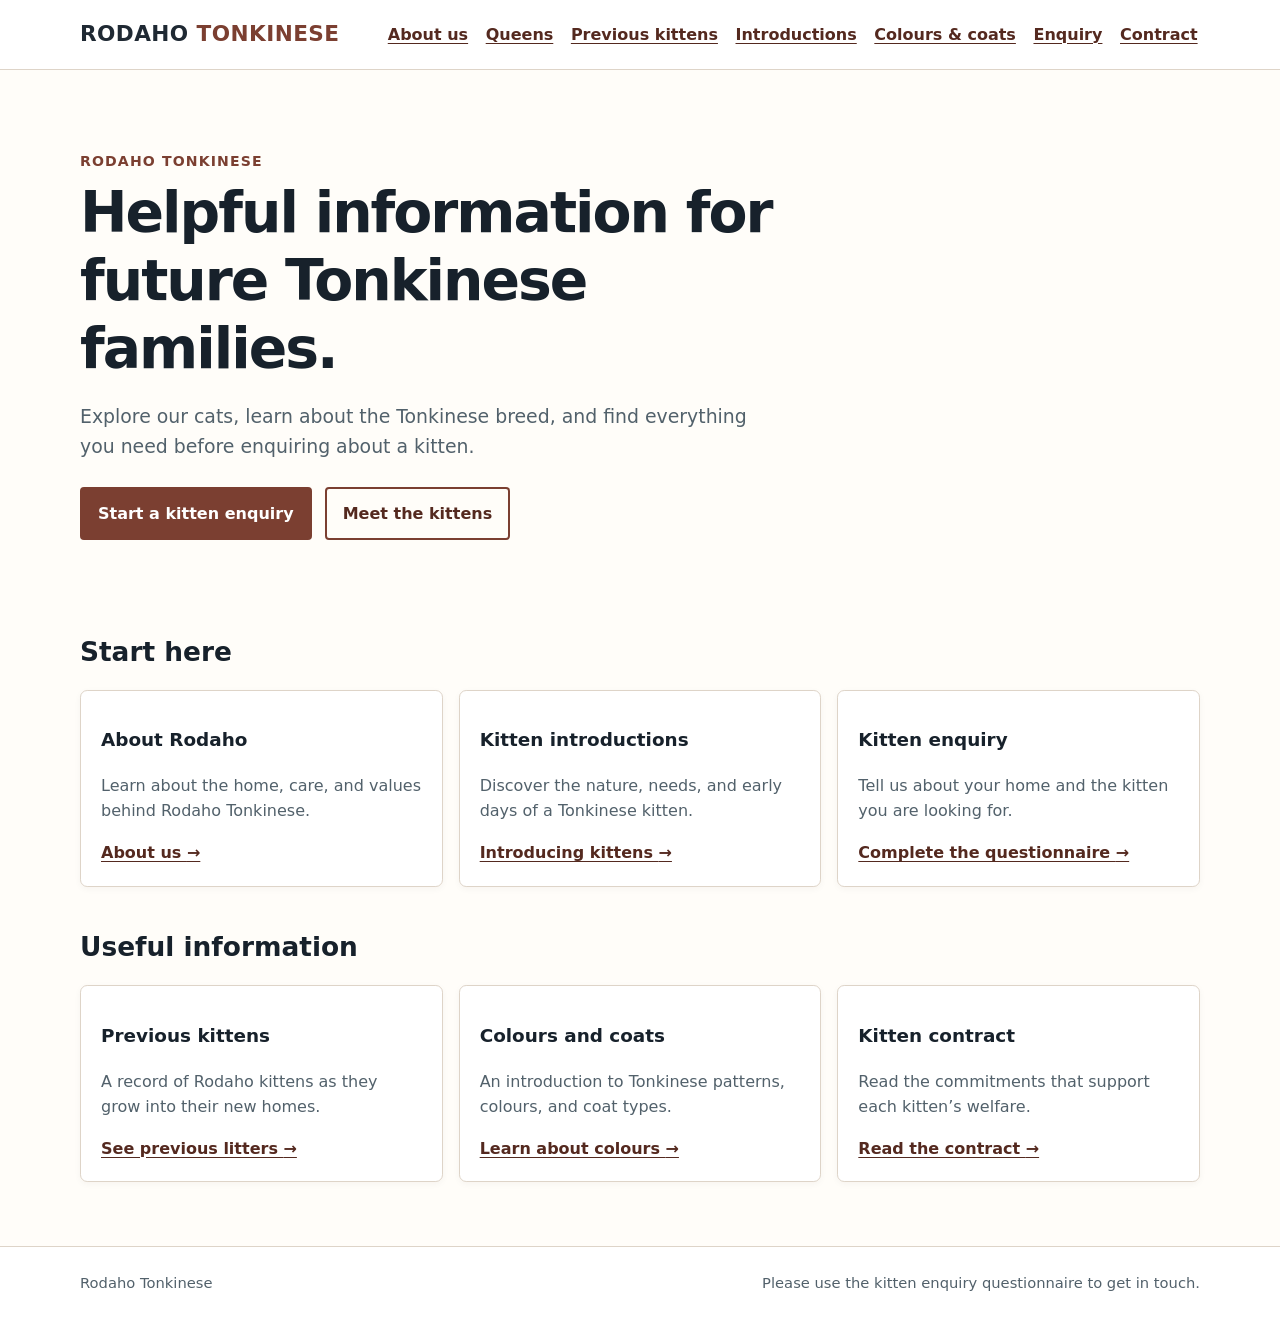
==== index.html @ 2a30117e "Publish! Publication" ====
<!doctype html>
<html lang="en">
<head>
  <meta charset="utf-8">
  <meta name="viewport" content="width=device-width, initial-scale=1">
  <meta name="description" content="Rodaho Tonkinese — clear, thoughtful information for prospective kitten families.">
  <title>Rodaho Tonkinese</title>
  <link rel="stylesheet" href="styles.css">
</head>
<body>
  <a class="skip-link" href="#main">Skip to main content</a>
  <header class="site-header">
    <div class="bar">
      <a class="brand" href="index.html">RODAHO <span>TONKINESE</span></a>
      <nav aria-label="Main navigation"><ul>
        <li><a href="about-us.html">About us</a></li><li><a href="breeding-queens.html">Queens</a></li><li><a href="previous-kittens.html">Previous kittens</a></li><li><a href="kitten-introductions.html">Introductions</a></li><li><a href="colours-coats.html">Colours &amp; coats</a></li><li><a href="enquiry.html">Enquiry</a></li><li><a href="contract.html">Contract</a></li>
      </ul></nav>
    </div>
  </header>
  <main id="main">
    <section class="hero">
      <p class="eyebrow">Rodaho Tonkinese</p>
      <h1>Helpful information for future Tonkinese families.</h1>
      <p class="lead">Explore our cats, learn about the Tonkinese breed, and find everything you need before enquiring about a kitten.</p>
      <a class="button" href="enquiry.html">Start a kitten enquiry</a>
      <a class="button secondary" href="kitten-introductions.html">Meet the kittens</a>
    </section>
    <section aria-labelledby="start-heading">
      <h2 id="start-heading">Start here</h2>
      <div class="grid">
        <article class="card"><h3>About Rodaho</h3><p>Learn about the home, care, and values behind Rodaho Tonkinese.</p><a href="about-us.html">About us <span aria-hidden="true">→</span></a></article>
        <article class="card"><h3>Kitten introductions</h3><p>Discover the nature, needs, and early days of a Tonkinese kitten.</p><a href="kitten-introductions.html">Introducing kittens <span aria-hidden="true">→</span></a></article>
        <article class="card"><h3>Kitten enquiry</h3><p>Tell us about your home and the kitten you are looking for.</p><a href="enquiry.html">Complete the questionnaire <span aria-hidden="true">→</span></a></article>
      </div>
    </section>
    <section aria-labelledby="information-heading">
      <h2 id="information-heading">Useful information</h2>
      <div class="grid">
        <article class="card"><h3>Previous kittens</h3><p>A record of Rodaho kittens as they grow into their new homes.</p><a href="previous-kittens.html">See previous litters <span aria-hidden="true">→</span></a></article>
        <article class="card"><h3>Colours and coats</h3><p>An introduction to Tonkinese patterns, colours, and coat types.</p><a href="colours-coats.html">Learn about colours <span aria-hidden="true">→</span></a></article>
        <article class="card"><h3>Kitten contract</h3><p>Read the commitments that support each kitten’s welfare.</p><a href="contract.html">Read the contract <span aria-hidden="true">→</span></a></article>
      </div>
    </section>
  </main>
  <footer class="site-footer"><div class="footer-inner"><span>Rodaho Tonkinese</span><span>Please use the kitten enquiry questionnaire to get in touch.</span></div></footer>
</body>
</html>
---- styles.css ----
:root {
  --ink: #1f2933;
  --muted: #52616b;
  --paper: #fffdf9;
  --surface: #ffffff;
  --warm: #f4eadc;
  --accent: #7b3f31;
  --accent-dark: #54291f;
  --line: #ded4c8;
  --focus: #005fcc;
}

* { box-sizing: border-box; }

html { scroll-behavior: smooth; }

body {
  margin: 0;
  color: var(--ink);
  background: var(--paper);
  font: 1rem/1.6 system-ui, -apple-system, BlinkMacSystemFont, "Segoe UI", sans-serif;
}

a { color: var(--accent-dark); text-underline-offset: .18em; }
a:hover { color: var(--accent); }
a:focus-visible, button:focus-visible, input:focus-visible, textarea:focus-visible, select:focus-visible {
  outline: 3px solid var(--focus);
  outline-offset: 3px;
}

.skip-link {
  position: absolute;
  left: 1rem;
  top: -4rem;
  z-index: 10;
  padding: .65rem 1rem;
  color: white;
  background: var(--focus);
}
.skip-link:focus { top: 1rem; }

.site-header { background: var(--surface); border-bottom: 1px solid var(--line); }
.bar, main, .footer-inner { width: min(100% - 2rem, 70rem); margin: auto; }
.bar { display: flex; align-items: center; justify-content: space-between; gap: 1rem; padding: 1rem 0; }
.brand { color: var(--ink); font-size: 1.35rem; font-weight: 750; letter-spacing: .02em; text-decoration: none; }
.brand span { color: var(--accent); }
nav ul { display: flex; flex-wrap: wrap; justify-content: flex-end; gap: .25rem .8rem; margin: 0; padding: 0; list-style: none; }
nav a { display: inline-block; padding: .35rem .15rem; font-weight: 650; text-decoration-thickness: 1px; }
nav a[aria-current="page"] { color: var(--accent); text-decoration-thickness: 3px; }

main { padding: 3rem 0 4rem; }
.hero { max-width: 47rem; padding: 2rem 0 2.75rem; }
.eyebrow { margin: 0 0 .35rem; color: var(--accent); font-size: .88rem; font-weight: 800; letter-spacing: .08em; text-transform: uppercase; }
h1, h2, h3 { color: #17212b; line-height: 1.2; }
h1 { margin: 0 0 1rem; font-size: clamp(2rem, 5vw, 3.55rem); letter-spacing: -.035em; }
h2 { margin-top: 2.8rem; font-size: 1.65rem; }
h3 { margin-bottom: .35rem; font-size: 1.15rem; }
.lead { max-width: 42rem; color: var(--muted); font-size: 1.18rem; }
.button { display: inline-block; margin: .4rem .5rem .4rem 0; padding: .75rem 1rem; border: 2px solid var(--accent); border-radius: .25rem; color: white; background: var(--accent); font-weight: 750; text-decoration: none; }
.button:hover { border-color: var(--accent-dark); color: white; background: var(--accent-dark); }
.button.secondary { color: var(--accent-dark); background: transparent; }
.button.secondary:hover { color: white; }

.grid { display: grid; grid-template-columns: repeat(auto-fit, minmax(15rem, 1fr)); gap: 1rem; margin-top: 1.4rem; }
.card, .notice, .table-wrap, form { padding: 1.25rem; border: 1px solid var(--line); border-radius: .45rem; background: var(--surface); box-shadow: 0 2px 7px rgb(48 32 18 / 4%); }
.card { display: flex; flex-direction: column; }
.card p { color: var(--muted); }
.card a { margin-top: auto; font-weight: 750; }
.notice { border-left: 5px solid var(--accent); background: var(--warm); }
.notice h2 { margin-top: 0; }
.list-tight li { margin-bottom: .45rem; }
.section-intro { max-width: 48rem; color: var(--muted); }

.table-wrap { overflow-x: auto; padding: 0; }
table { width: 100%; border-collapse: collapse; background: var(--surface); }
th, td { padding: .85rem 1rem; border-bottom: 1px solid var(--line); text-align: left; vertical-align: top; }
th { background: var(--warm); }
tr:last-child td { border-bottom: 0; }

label { display: block; margin-top: 1rem; font-weight: 750; }
input, textarea, select { width: 100%; margin-top: .3rem; padding: .7rem; border: 1px solid #9a8e82; border-radius: .25rem; color: var(--ink); background: white; font: inherit; }
textarea { min-height: 8rem; resize: vertical; }
fieldset { margin: 1.4rem 0; padding: 0; border: 0; }
legend { font-size: 1.25rem; font-weight: 800; }
.helper { color: var(--muted); font-size: .92rem; }
.required { color: #a61b1b; }
.form-note { margin-bottom: 1.2rem; }
button { cursor: pointer; font: inherit; }
.consent { display: flex; align-items: flex-start; gap: .65rem; padding: 1rem; border-radius: .3rem; background: var(--warm); }
.consent input { width: 1.2rem; height: 1.2rem; flex: 0 0 auto; margin: .2rem 0 0; }

.site-footer { border-top: 1px solid var(--line); background: var(--surface); }
.footer-inner { display: flex; flex-wrap: wrap; justify-content: space-between; gap: .5rem 2rem; padding: 1.5rem 0; color: var(--muted); font-size: .92rem; }

@media (max-width: 42rem) {
  .bar { display: block; }
  nav ul { justify-content: flex-start; margin-top: .6rem; }
  main { padding-top: 2rem; }
}

@media print {
  .site-header, .site-footer, .skip-link, .button, .no-print { display: none; }
  body { background: white; font-size: 11pt; }
  main { width: 100%; padding: 0; }
  .card, .notice, form { box-shadow: none; }
}
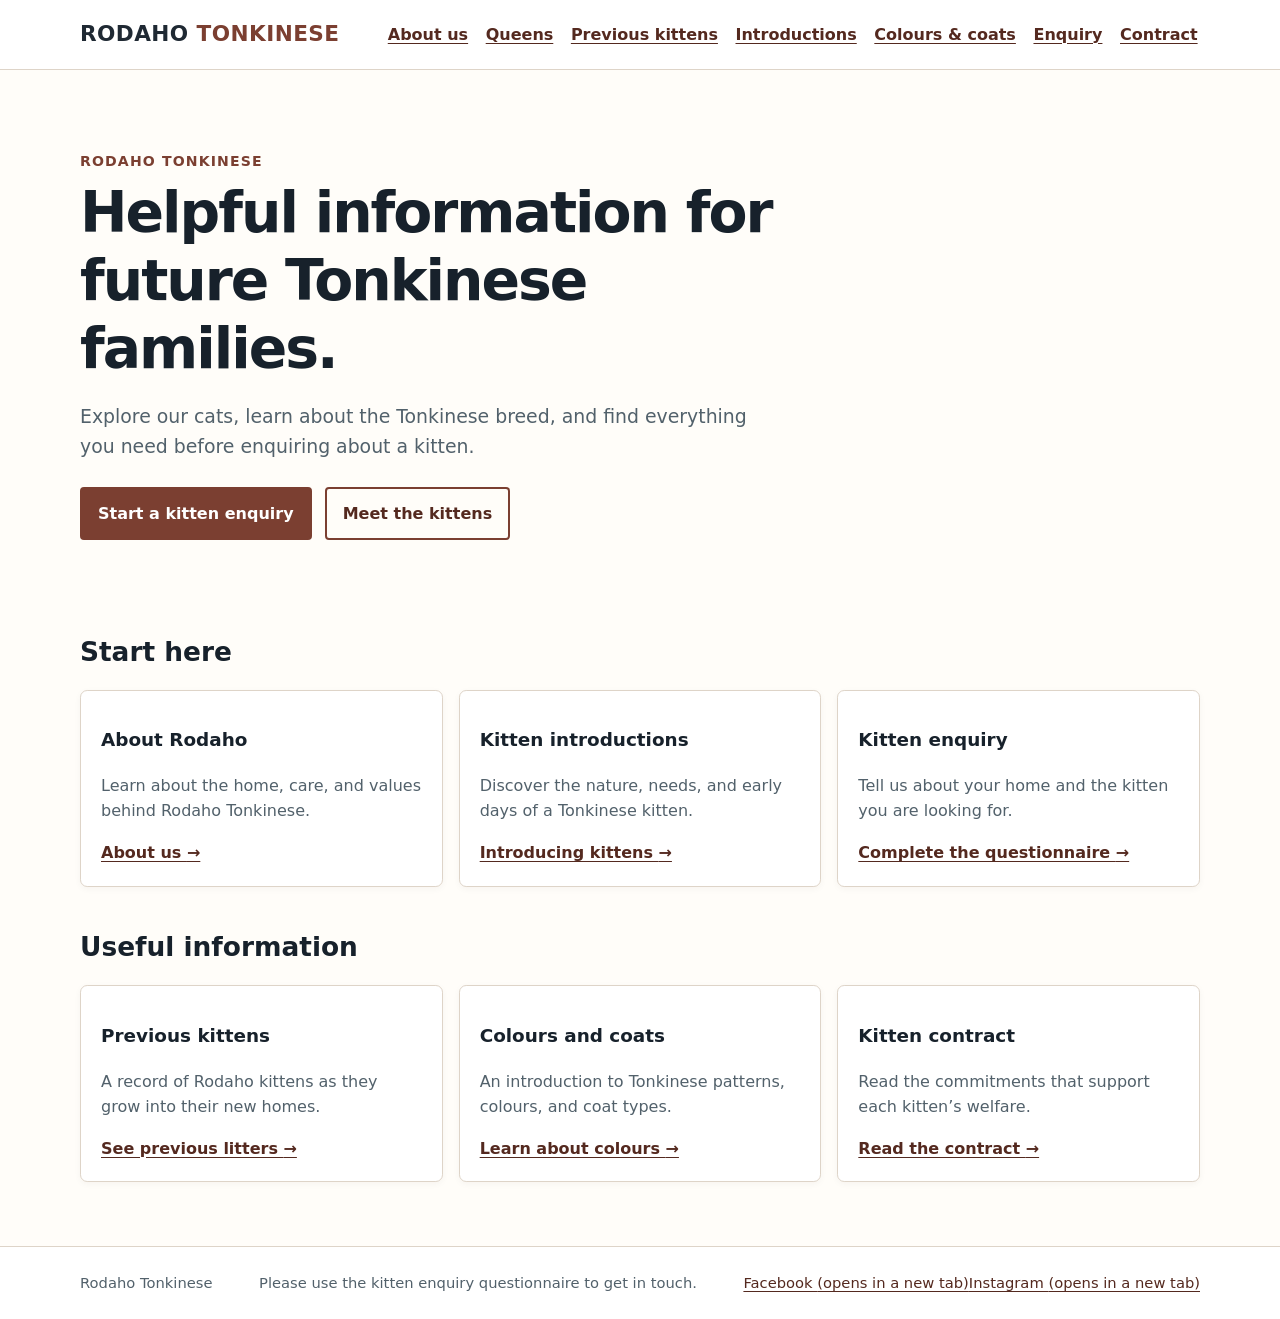
==== commit f958bf0e: "Next Steps Lets go" ====
--- a/index.html
+++ b/index.html
@@ -3,9 +3,20 @@
 <head>
   <meta charset="utf-8">
   <meta name="viewport" content="width=device-width, initial-scale=1">
-  <meta name="description" content="Rodaho Tonkinese — clear, thoughtful information for prospective kitten families.">
-  <title>Rodaho Tonkinese</title>
+  <meta name="description" content="Rodaho Tonkinese offers clear UK information for prospective Tonkinese kitten families, including care, colours, enquiries, and responsible ownership.">
+  <meta name="author" content="Rodaho Tonkinese">
+  <meta name="robots" content="index,follow">
+  <link rel="canonical" href="https://rodaho.co.uk/">
+  <meta property="og:locale" content="en_GB">
+  <meta property="og:type" content="website">
+  <meta property="og:site_name" content="Rodaho Tonkinese">
+  <meta property="og:title" content="Rodaho Tonkinese | UK Tonkinese Kittens &amp; Breed Information">
+  <meta property="og:description" content="Clear UK information for prospective Tonkinese kitten families.">
+  <meta property="og:url" content="https://rodaho.co.uk/">
+  <meta name="twitter:card" content="summary">
+  <title>Rodaho Tonkinese | UK Tonkinese Kittens &amp; Breed Information</title>
   <link rel="stylesheet" href="styles.css">
+  <script type="application/ld+json">{"@context":"https://schema.org","@graph":[{"@type":"WebSite","name":"Rodaho Tonkinese","alternateName":"Rodaho","url":"https://rodaho.co.uk/"},{"@type":"Organization","name":"Rodaho Tonkinese","url":"https://rodaho.co.uk/","sameAs":["https://www.facebook.com/RodahoTonkinese/","https://www.instagram.com/rodahotonkinese/"]}]}</script>
 </head>
 <body>
   <a class="skip-link" href="#main">Skip to main content</a>
@@ -42,6 +53,6 @@
       </div>
     </section>
   </main>
-  <footer class="site-footer"><div class="footer-inner"><span>Rodaho Tonkinese</span><span>Please use the kitten enquiry questionnaire to get in touch.</span></div></footer>
+  <footer class="site-footer"><div class="footer-inner"><span>Rodaho Tonkinese</span><span>Please use the kitten enquiry questionnaire to get in touch.</span><span class="social-links"><a href="https://www.facebook.com/RodahoTonkinese/" rel="me noopener noreferrer" target="_blank">Facebook <span class="sr-only">(opens in a new tab)</span></a><a href="https://www.instagram.com/rodahotonkinese/" rel="me noopener noreferrer" target="_blank">Instagram <span class="sr-only">(opens in a new tab)</span></a></span></div></footer>
 </body>
 </html>
--- a/styles.css
+++ b/styles.css
@@ -71,6 +71,29 @@
 .list-tight li { margin-bottom: .45rem; }
 .section-intro { max-width: 48rem; color: var(--muted); }
 
+.term-grid { display: grid; grid-template-columns: repeat(3, 1fr); gap: .75rem; margin-top: 1rem; }
+.term-grid div { padding: .8rem; border: 1px solid #d4bda6; border-radius: .3rem; background: rgb(255 255 255 / 65%); }
+.term-grid strong, .term-grid span { display: block; }
+.term-grid strong { color: var(--muted); font-size: .8rem; text-transform: uppercase; letter-spacing: .06em; }
+.term-grid span { font-weight: 800; }
+.coat-overview { display: grid; grid-template-columns: repeat(3, 1fr); gap: 1rem; margin-top: 1.4rem; }
+.pattern-card { padding: 1.2rem; border: 1px solid var(--line); border-top: 6px solid var(--accent); border-radius: .45rem; background: var(--surface); }
+.pattern-card.mink { border-top-color: #557f7f; }
+.pattern-card.solid { border-top-color: #8a6b37; }
+.pattern-card h3 { margin-top: 0; }
+.pattern-label { margin: 0 0 .7rem; color: var(--accent-dark); font-size: .85rem; font-weight: 850; letter-spacing: .05em; text-transform: uppercase; }
+.pattern-label span { padding: .13rem .4rem; border-radius: 99px; color: white; background: var(--accent-dark); font-size: .75rem; }
+.mink .pattern-label { color: #315c5c; }
+.mink .pattern-label span { background: #315c5c; }
+.solid .pattern-label { color: #654b20; }
+.solid .pattern-label span { background: #654b20; }
+.colour-pair-grid { display: grid; gap: 1rem; margin-top: 1.4rem; }
+.colour-pair { display: grid; grid-template-columns: 3.2rem minmax(9rem, 1fr) 3.2rem minmax(9rem, 1fr); gap: .7rem; align-items: center; padding: 1rem; border: 1px solid var(--line); border-radius: .45rem; background: var(--surface); }
+.colour-pair h3 { margin: 0; }
+.colour-pair p { margin: .2rem 0 0; color: var(--muted); font-size: .93rem; }
+.colour-swatch { width: 3.2rem; height: 3.2rem; border: 1px solid rgb(0 0 0 / 15%); border-radius: 50%; box-shadow: inset 0 0 0 .3rem rgb(255 255 255 / 30%); }
+.brown { background: #4b2c20; }.blue { background: #7c8798; }.chocolate { background: #9a6545; }.lilac { background: #b7a2ad; }.cinnamon { background: #b96d47; }.fawn { background: #d6b893; }
+
 .table-wrap { overflow-x: auto; padding: 0; }
 table { width: 100%; border-collapse: collapse; background: var(--surface); }
 th, td { padding: .85rem 1rem; border-bottom: 1px solid var(--line); text-align: left; vertical-align: top; }
@@ -96,6 +119,8 @@
   .bar { display: block; }
   nav ul { justify-content: flex-start; margin-top: .6rem; }
   main { padding-top: 2rem; }
+  .term-grid, .coat-overview { grid-template-columns: 1fr; }
+  .colour-pair { grid-template-columns: 3.2rem 1fr; }
 }
 
 @media print {
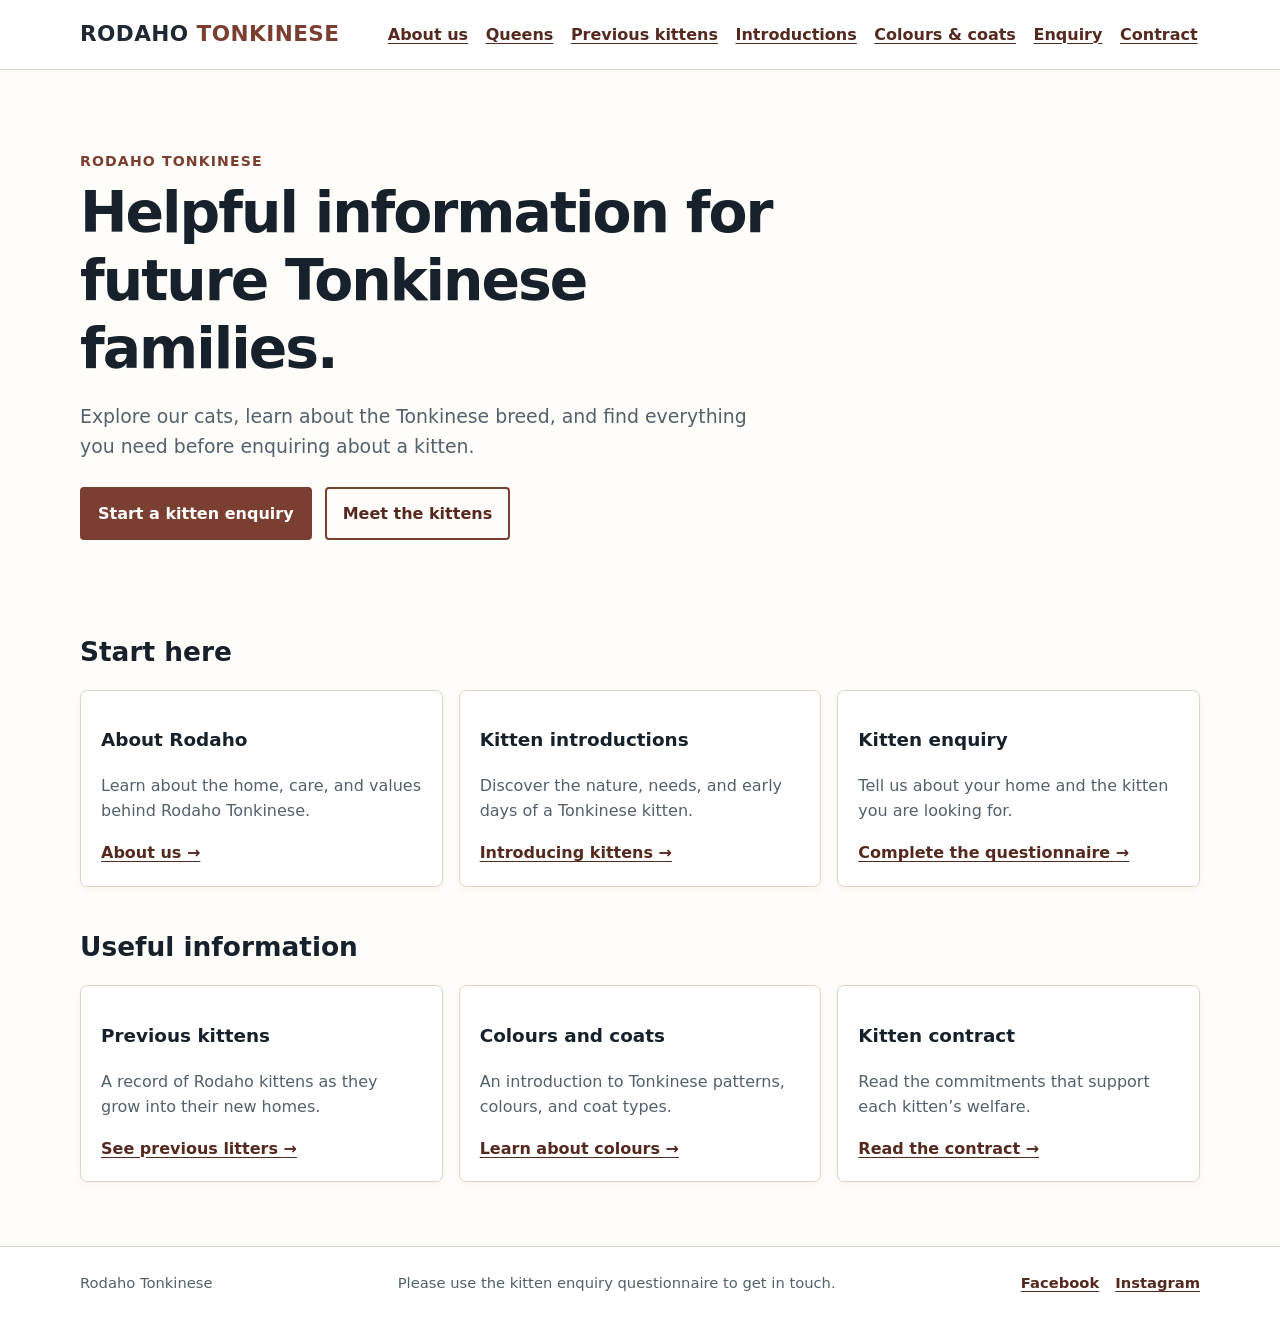
==== commit ca62b237: "Next Next updates" ====
--- a/index.html
+++ b/index.html
@@ -1,5 +1,5 @@
 <!doctype html>
-<html lang="en">
+<html lang="en-GB">
 <head>
   <meta charset="utf-8">
   <meta name="viewport" content="width=device-width, initial-scale=1">
--- a/styles.css
+++ b/styles.css
@@ -114,6 +114,9 @@
 
 .site-footer { border-top: 1px solid var(--line); background: var(--surface); }
 .footer-inner { display: flex; flex-wrap: wrap; justify-content: space-between; gap: .5rem 2rem; padding: 1.5rem 0; color: var(--muted); font-size: .92rem; }
+.social-links { display: flex; gap: 1rem; }
+.social-links a { font-weight: 750; }
+.sr-only { position: absolute; width: 1px; height: 1px; padding: 0; margin: -1px; overflow: hidden; clip: rect(0, 0, 0, 0); white-space: nowrap; border: 0; }
 
 @media (max-width: 42rem) {
   .bar { display: block; }
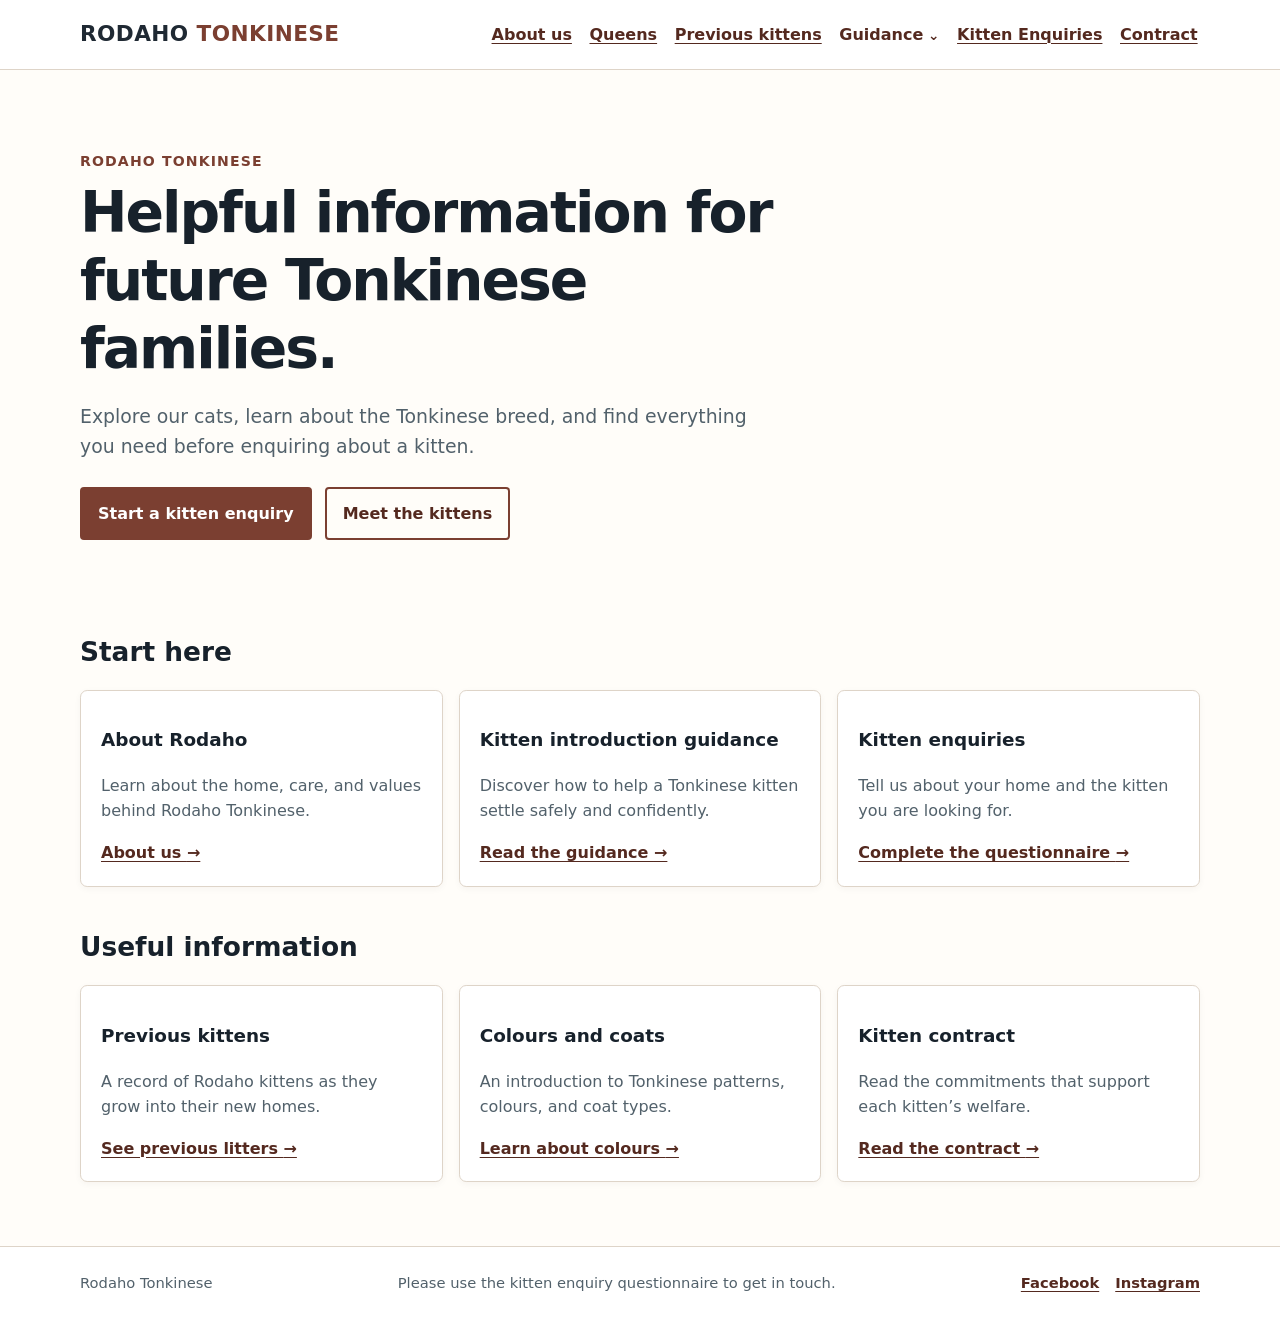
==== commit b74d0ec9: "hcaptcha cpatcha" ====
--- a/index.html
+++ b/index.html
@@ -24,7 +24,7 @@
     <div class="bar">
       <a class="brand" href="index.html">RODAHO <span>TONKINESE</span></a>
       <nav aria-label="Main navigation"><ul>
-        <li><a href="about-us.html">About us</a></li><li><a href="breeding-queens.html">Queens</a></li><li><a href="previous-kittens.html">Previous kittens</a></li><li><a href="kitten-introductions.html">Introductions</a></li><li><a href="colours-coats.html">Colours &amp; coats</a></li><li><a href="enquiry.html">Enquiry</a></li><li><a href="contract.html">Contract</a></li>
+        <li><a href="about-us.html">About us</a></li><li><a href="breeding-queens.html">Queens</a></li><li><a href="previous-kittens.html">Previous kittens</a></li><li><details class="nav-dropdown"><summary>Guidance</summary><ul><li><a href="kitten-introductions.html">Kitten Introduction Guidance</a></li><li><a href="colours-coats.html">Colours &amp; coats</a></li></ul></details></li><li><a href="enquiry.html">Kitten Enquiries</a></li><li><a href="contract.html">Contract</a></li>
       </ul></nav>
     </div>
   </header>
@@ -40,8 +40,8 @@
       <h2 id="start-heading">Start here</h2>
       <div class="grid">
         <article class="card"><h3>About Rodaho</h3><p>Learn about the home, care, and values behind Rodaho Tonkinese.</p><a href="about-us.html">About us <span aria-hidden="true">→</span></a></article>
-        <article class="card"><h3>Kitten introductions</h3><p>Discover the nature, needs, and early days of a Tonkinese kitten.</p><a href="kitten-introductions.html">Introducing kittens <span aria-hidden="true">→</span></a></article>
-        <article class="card"><h3>Kitten enquiry</h3><p>Tell us about your home and the kitten you are looking for.</p><a href="enquiry.html">Complete the questionnaire <span aria-hidden="true">→</span></a></article>
+        <article class="card"><h3>Kitten introduction guidance</h3><p>Discover how to help a Tonkinese kitten settle safely and confidently.</p><a href="kitten-introductions.html">Read the guidance <span aria-hidden="true">→</span></a></article>
+        <article class="card"><h3>Kitten enquiries</h3><p>Tell us about your home and the kitten you are looking for.</p><a href="enquiry.html">Complete the questionnaire <span aria-hidden="true">→</span></a></article>
       </div>
     </section>
     <section aria-labelledby="information-heading">
--- a/styles.css
+++ b/styles.css
@@ -23,7 +23,7 @@
 
 a { color: var(--accent-dark); text-underline-offset: .18em; }
 a:hover { color: var(--accent); }
-a:focus-visible, button:focus-visible, input:focus-visible, textarea:focus-visible, select:focus-visible {
+a:focus-visible, button:focus-visible, input:focus-visible, textarea:focus-visible, select:focus-visible, summary:focus-visible {
   outline: 3px solid var(--focus);
   outline-offset: 3px;
 }
@@ -44,9 +44,16 @@
 .bar { display: flex; align-items: center; justify-content: space-between; gap: 1rem; padding: 1rem 0; }
 .brand { color: var(--ink); font-size: 1.35rem; font-weight: 750; letter-spacing: .02em; text-decoration: none; }
 .brand span { color: var(--accent); }
-nav ul { display: flex; flex-wrap: wrap; justify-content: flex-end; gap: .25rem .8rem; margin: 0; padding: 0; list-style: none; }
+nav > ul { display: flex; flex-wrap: wrap; justify-content: flex-end; gap: .25rem .8rem; margin: 0; padding: 0; list-style: none; }
 nav a { display: inline-block; padding: .35rem .15rem; font-weight: 650; text-decoration-thickness: 1px; }
 nav a[aria-current="page"] { color: var(--accent); text-decoration-thickness: 3px; }
+.nav-dropdown { position: relative; }
+.nav-dropdown summary { padding: .35rem .15rem; color: var(--accent-dark); cursor: pointer; font-weight: 650; list-style: none; }
+.nav-dropdown summary::-webkit-details-marker { display: none; }
+.nav-dropdown summary::after { content: "⌄"; margin-left: .3rem; font-size: .85em; }
+.nav-dropdown[open] summary::after { content: "⌃"; }
+.nav-dropdown > ul { position: absolute; z-index: 5; top: calc(100% + .3rem); left: -.75rem; display: grid; min-width: 17rem; margin: 0; padding: .45rem .75rem; border: 1px solid var(--line); border-radius: .35rem; background: var(--surface); box-shadow: 0 5px 14px rgb(48 32 18 / 12%); list-style: none; }
+.nav-dropdown > ul a { width: 100%; padding: .5rem 0; }
 
 main { padding: 3rem 0 4rem; }
 .hero { max-width: 47rem; padding: 2rem 0 2.75rem; }
@@ -111,6 +118,8 @@
 button { cursor: pointer; font: inherit; }
 .consent { display: flex; align-items: flex-start; gap: .65rem; padding: 1rem; border-radius: .3rem; background: var(--warm); }
 .consent input { width: 1.2rem; height: 1.2rem; flex: 0 0 auto; margin: .2rem 0 0; }
+.honeypot { display: none; }
+.captcha-wrap { margin-top: 1.4rem; }
 
 .site-footer { border-top: 1px solid var(--line); background: var(--surface); }
 .footer-inner { display: flex; flex-wrap: wrap; justify-content: space-between; gap: .5rem 2rem; padding: 1.5rem 0; color: var(--muted); font-size: .92rem; }
@@ -120,7 +129,8 @@
 
 @media (max-width: 42rem) {
   .bar { display: block; }
-  nav ul { justify-content: flex-start; margin-top: .6rem; }
+  nav > ul { justify-content: flex-start; margin-top: .6rem; }
+  .nav-dropdown > ul { position: static; min-width: 0; margin-top: .25rem; box-shadow: none; }
   main { padding-top: 2rem; }
   .term-grid, .coat-overview { grid-template-columns: 1fr; }
   .colour-pair { grid-template-columns: 3.2rem 1fr; }
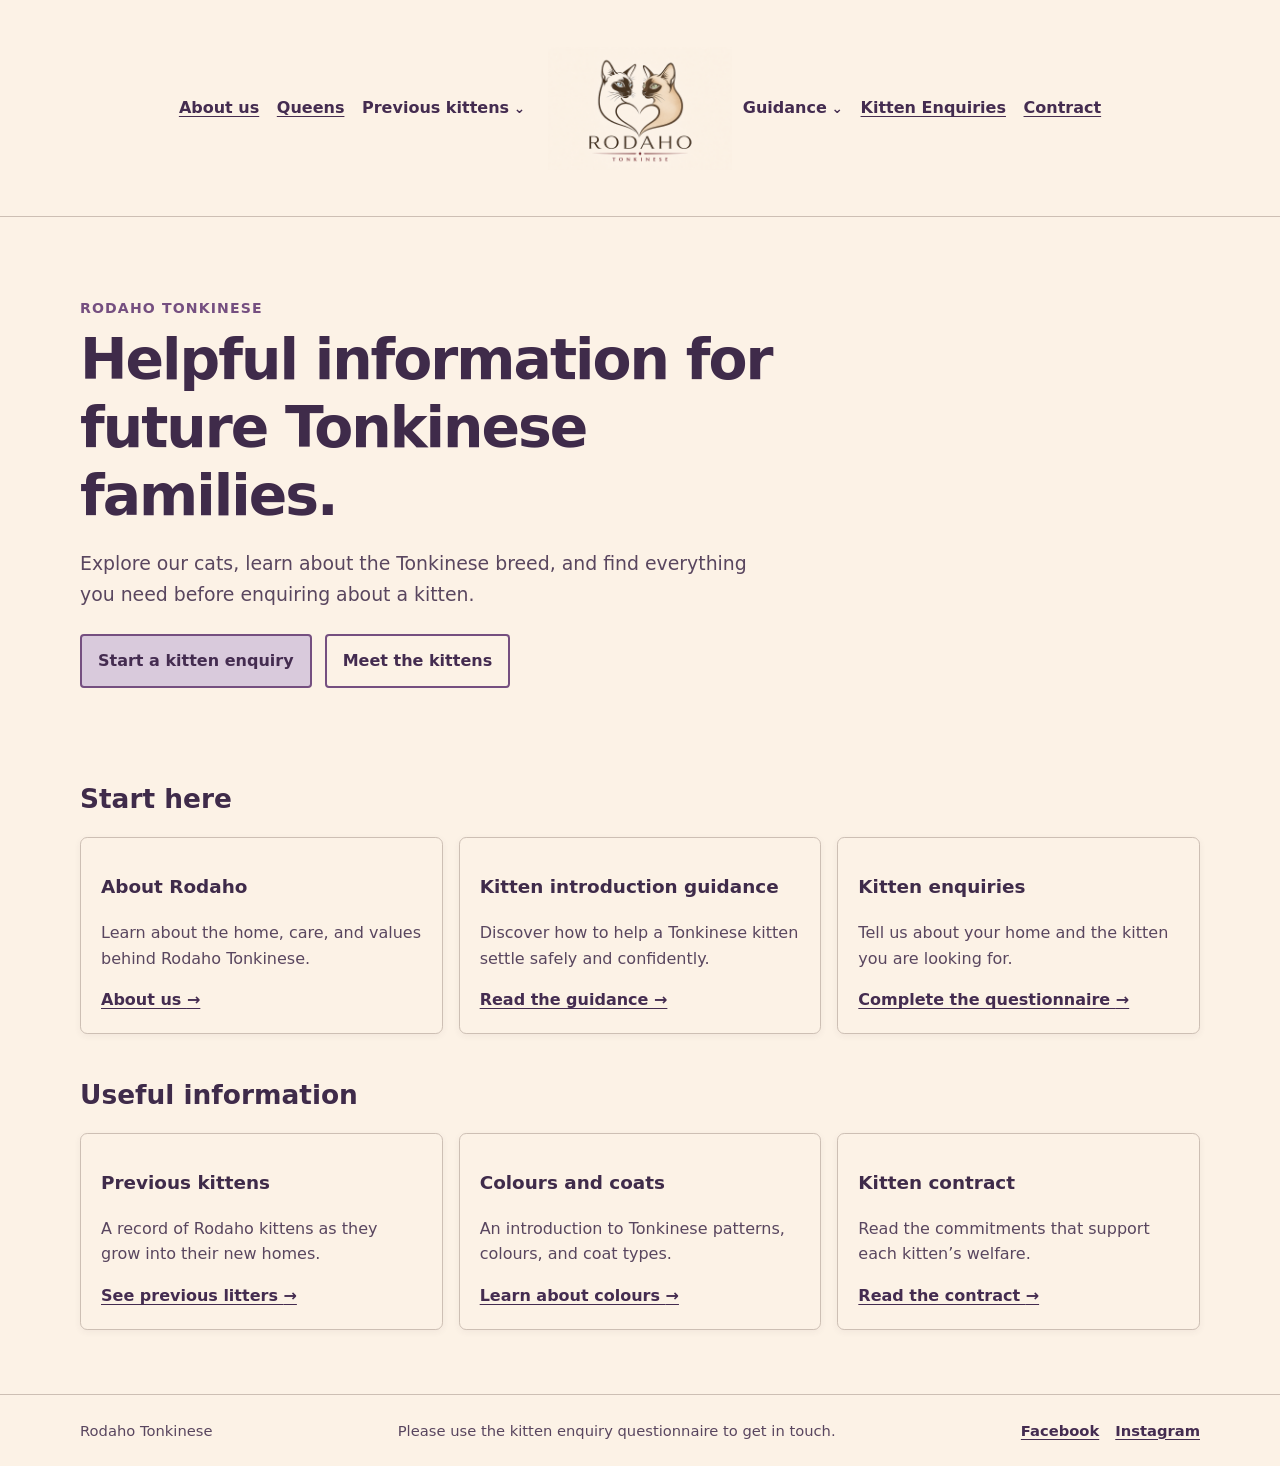
==== commit 909618bc: "Separate Kittens" ====
--- a/index.html
+++ b/index.html
@@ -24,7 +24,7 @@
     <div class="bar">
       <a class="brand" href="index.html">RODAHO <span>TONKINESE</span></a>
       <nav aria-label="Main navigation"><ul>
-        <li><a href="about-us.html">About us</a></li><li><a href="breeding-queens.html">Queens</a></li><li><a href="previous-kittens.html">Previous kittens</a></li><li><details class="nav-dropdown"><summary>Guidance</summary><ul><li><a href="kitten-introductions.html">Kitten Introduction Guidance</a></li><li><a href="colours-coats.html">Colours &amp; coats</a></li></ul></details></li><li><a href="enquiry.html">Kitten Enquiries</a></li><li><a href="contract.html">Contract</a></li>
+        <li><a href="about-us.html">About us</a></li><li><a href="breeding-queens.html">Queens</a></li><li><details class="nav-dropdown"><summary>Previous kittens</summary><ul><li><a href="moana-kittens.html">Moana's kittens</a></li><li><a href="nessa-kittens.html">Nessa's kittens</a></li></ul></details></li><li><details class="nav-dropdown"><summary>Guidance</summary><ul><li><a href="kitten-introductions.html">Kitten Introduction Guidance</a></li><li><a href="colours-coats.html">Colours &amp; coats</a></li></ul></details></li><li><a href="enquiry.html">Kitten Enquiries</a></li><li><a href="contract.html">Contract</a></li>
       </ul></nav>
     </div>
   </header>
--- a/styles.css
+++ b/styles.css
@@ -1,13 +1,13 @@
 :root {
-  --ink: #1f2933;
-  --muted: #52616b;
-  --paper: #fffdf9;
-  --surface: #ffffff;
-  --warm: #f4eadc;
-  --accent: #7b3f31;
-  --accent-dark: #54291f;
-  --line: #ded4c8;
-  --focus: #005fcc;
+  --ink: #3f2b4a;
+  --muted: #59465f;
+  --paper: #fcf2e6;
+  --surface: #fcf2e6;
+  --warm: #f5e7d8;
+  --accent: #754f80;
+  --accent-dark: #442c50;
+  --line: #cdbfb4;
+  --focus: #704187;
 }
 
 * { box-sizing: border-box; }
@@ -34,7 +34,7 @@
   top: -4rem;
   z-index: 10;
   padding: .65rem 1rem;
-  color: white;
+  color: #fbf7f2;
   background: var(--focus);
 }
 .skip-link:focus { top: 1rem; }
@@ -42,9 +42,11 @@
 .site-header { background: var(--surface); border-bottom: 1px solid var(--line); }
 .bar, main, .footer-inner { width: min(100% - 2rem, 70rem); margin: auto; }
 .bar { display: flex; align-items: center; justify-content: space-between; gap: 1rem; padding: 1rem 0; }
-.brand { color: var(--ink); font-size: 1.35rem; font-weight: 750; letter-spacing: .02em; text-decoration: none; }
-.brand span { color: var(--accent); }
-nav > ul { display: flex; flex-wrap: wrap; justify-content: flex-end; gap: .25rem .8rem; margin: 0; padding: 0; list-style: none; }
+.site-header .bar { position: relative; display: flex; width: min(100% - 2rem, 90rem); min-height: 13.5rem; margin: auto; }
+.site-header nav { width: 100%; }
+.brand { position: absolute; z-index: 1; top: 50%; left: 50%; display: inline-block; width: 11.5rem; height: 11.5rem; overflow: hidden; background: url("assets/rodaho-logo.png") center / contain no-repeat; transform: translate(-50%, -50%); text-indent: -9999px; white-space: nowrap; text-decoration: none; }
+nav > ul { display: flex; flex-wrap: wrap; justify-content: center; gap: .25rem .8rem; margin: 0; padding: 0; list-style: none; }
+nav > ul > li:nth-child(3) { margin-right: 12.5rem; }
 nav a { display: inline-block; padding: .35rem .15rem; font-weight: 650; text-decoration-thickness: 1px; }
 nav a[aria-current="page"] { color: var(--accent); text-decoration-thickness: 3px; }
 .nav-dropdown { position: relative; }
@@ -52,24 +54,24 @@
 .nav-dropdown summary::-webkit-details-marker { display: none; }
 .nav-dropdown summary::after { content: "⌄"; margin-left: .3rem; font-size: .85em; }
 .nav-dropdown[open] summary::after { content: "⌃"; }
-.nav-dropdown > ul { position: absolute; z-index: 5; top: calc(100% + .3rem); left: -.75rem; display: grid; min-width: 17rem; margin: 0; padding: .45rem .75rem; border: 1px solid var(--line); border-radius: .35rem; background: var(--surface); box-shadow: 0 5px 14px rgb(48 32 18 / 12%); list-style: none; }
+.nav-dropdown > ul { position: absolute; z-index: 5; top: calc(100% + .3rem); left: -.75rem; display: grid; min-width: 17rem; margin: 0; padding: .45rem .75rem; border: 1px solid var(--line); border-radius: .35rem; background: var(--surface); box-shadow: 0 5px 14px rgb(63 43 74 / 14%); list-style: none; }
 .nav-dropdown > ul a { width: 100%; padding: .5rem 0; }
 
 main { padding: 3rem 0 4rem; }
 .hero { max-width: 47rem; padding: 2rem 0 2.75rem; }
 .eyebrow { margin: 0 0 .35rem; color: var(--accent); font-size: .88rem; font-weight: 800; letter-spacing: .08em; text-transform: uppercase; }
-h1, h2, h3 { color: #17212b; line-height: 1.2; }
+h1, h2, h3 { color: var(--ink); line-height: 1.2; }
 h1 { margin: 0 0 1rem; font-size: clamp(2rem, 5vw, 3.55rem); letter-spacing: -.035em; }
 h2 { margin-top: 2.8rem; font-size: 1.65rem; }
 h3 { margin-bottom: .35rem; font-size: 1.15rem; }
 .lead { max-width: 42rem; color: var(--muted); font-size: 1.18rem; }
-.button { display: inline-block; margin: .4rem .5rem .4rem 0; padding: .75rem 1rem; border: 2px solid var(--accent); border-radius: .25rem; color: white; background: var(--accent); font-weight: 750; text-decoration: none; }
-.button:hover { border-color: var(--accent-dark); color: white; background: var(--accent-dark); }
+.button { display: inline-block; margin: .4rem .5rem .4rem 0; padding: .75rem 1rem; border: 2px solid var(--accent); border-radius: .25rem; color: var(--accent-dark); background: #d9cadc; font-weight: 750; text-decoration: none; }
+.button:hover { border-color: var(--accent-dark); color: var(--accent-dark); background: #c7b1cd; }
 .button.secondary { color: var(--accent-dark); background: transparent; }
-.button.secondary:hover { color: white; }
+.button.secondary:hover { color: var(--accent-dark); }
 
 .grid { display: grid; grid-template-columns: repeat(auto-fit, minmax(15rem, 1fr)); gap: 1rem; margin-top: 1.4rem; }
-.card, .notice, .table-wrap, form { padding: 1.25rem; border: 1px solid var(--line); border-radius: .45rem; background: var(--surface); box-shadow: 0 2px 7px rgb(48 32 18 / 4%); }
+.card, .notice, .table-wrap, form { padding: 1.25rem; border: 1px solid var(--line); border-radius: .45rem; background: var(--surface); box-shadow: 0 2px 7px rgb(63 43 74 / 6%); }
 .card { display: flex; flex-direction: column; }
 .card p { color: var(--muted); }
 .card a { margin-top: auto; font-weight: 750; }
@@ -78,22 +80,37 @@
 .list-tight li { margin-bottom: .45rem; }
 .section-intro { max-width: 48rem; color: var(--muted); }
 
+.queen-profiles { display: grid; gap: 2.5rem; margin: 2.2rem 0 3rem; }
+.queen-profile { display: grid; grid-template-columns: minmax(15rem, .75fr) minmax(0, 1.25fr); gap: clamp(1.25rem, 4vw, 3.25rem); align-items: start; padding: 1.1rem; border: 1px solid var(--line); border-radius: .6rem; background: var(--surface); box-shadow: 0 2px 7px rgb(63 43 74 / 6%); }
+.queen-profile-reverse .queen-photo { order: 2; }
+.queen-profile-reverse .queen-copy { order: 1; }
+.queen-photo { margin: 0; }
+.queen-photo img { display: block; width: 100%; aspect-ratio: 4 / 5; object-fit: cover; border-radius: .35rem; }
+.queen-photo figcaption { margin-top: .55rem; color: var(--muted); font-size: .9rem; font-weight: 750; text-align: center; }
+.queen-copy h2 { margin: .1rem 0 .35rem; }
+.queen-copy > .eyebrow { margin-bottom: .15rem; }
+.queen-fact { margin: 0 0 1rem; color: var(--muted); font-weight: 750; }
+.queen-detail { margin-top: 1.2rem; padding: 1rem 1.1rem; border-left: 4px solid var(--accent); border-radius: 0 .35rem .35rem 0; background: var(--warm); }
+.queen-detail h3 { margin-top: 0; }
+.queen-detail p:last-child { margin-bottom: 0; }
+.health-detail { border-left-color: #5e4775; }
+
 .term-grid { display: grid; grid-template-columns: repeat(3, 1fr); gap: .75rem; margin-top: 1rem; }
-.term-grid div { padding: .8rem; border: 1px solid #d4bda6; border-radius: .3rem; background: rgb(255 255 255 / 65%); }
+.term-grid div { padding: .8rem; border: 1px solid var(--line); border-radius: .3rem; background: rgb(252 242 230 / 74%); }
 .term-grid strong, .term-grid span { display: block; }
 .term-grid strong { color: var(--muted); font-size: .8rem; text-transform: uppercase; letter-spacing: .06em; }
 .term-grid span { font-weight: 800; }
 .coat-overview { display: grid; grid-template-columns: repeat(3, 1fr); gap: 1rem; margin-top: 1.4rem; }
 .pattern-card { padding: 1.2rem; border: 1px solid var(--line); border-top: 6px solid var(--accent); border-radius: .45rem; background: var(--surface); }
-.pattern-card.mink { border-top-color: #557f7f; }
-.pattern-card.solid { border-top-color: #8a6b37; }
+.pattern-card.mink { border-top-color: #8b6595; }
+.pattern-card.solid { border-top-color: #9a769f; }
 .pattern-card h3 { margin-top: 0; }
 .pattern-label { margin: 0 0 .7rem; color: var(--accent-dark); font-size: .85rem; font-weight: 850; letter-spacing: .05em; text-transform: uppercase; }
 .pattern-label span { padding: .13rem .4rem; border-radius: 99px; color: white; background: var(--accent-dark); font-size: .75rem; }
-.mink .pattern-label { color: #315c5c; }
-.mink .pattern-label span { background: #315c5c; }
-.solid .pattern-label { color: #654b20; }
-.solid .pattern-label span { background: #654b20; }
+.mink .pattern-label { color: #5f3e6d; }
+.mink .pattern-label span { background: #5f3e6d; }
+.solid .pattern-label { color: #684675; }
+.solid .pattern-label span { background: #684675; }
 .colour-pair-grid { display: grid; gap: 1rem; margin-top: 1.4rem; }
 .colour-pair { display: grid; grid-template-columns: 3.2rem minmax(9rem, 1fr) 3.2rem minmax(9rem, 1fr); gap: .7rem; align-items: center; padding: 1rem; border: 1px solid var(--line); border-radius: .45rem; background: var(--surface); }
 .colour-pair h3 { margin: 0; }
@@ -108,12 +125,12 @@
 tr:last-child td { border-bottom: 0; }
 
 label { display: block; margin-top: 1rem; font-weight: 750; }
-input, textarea, select { width: 100%; margin-top: .3rem; padding: .7rem; border: 1px solid #9a8e82; border-radius: .25rem; color: var(--ink); background: white; font: inherit; }
+input, textarea, select { width: 100%; margin-top: .3rem; padding: .7rem; border: 1px solid #a797a3; border-radius: .25rem; color: var(--ink); background: #fcf2e6; font: inherit; }
 textarea { min-height: 8rem; resize: vertical; }
 fieldset { margin: 1.4rem 0; padding: 0; border: 0; }
 legend { font-size: 1.25rem; font-weight: 800; }
 .helper { color: var(--muted); font-size: .92rem; }
-.required { color: #a61b1b; }
+.required { color: #6c315d; }
 .form-note { margin-bottom: 1.2rem; }
 button { cursor: pointer; font: inherit; }
 .consent { display: flex; align-items: flex-start; gap: .65rem; padding: 1rem; border-radius: .3rem; background: var(--warm); }
@@ -128,12 +145,17 @@
 .sr-only { position: absolute; width: 1px; height: 1px; padding: 0; margin: -1px; overflow: hidden; clip: rect(0, 0, 0, 0); white-space: nowrap; border: 0; }
 
 @media (max-width: 42rem) {
-  .bar { display: block; }
-  nav > ul { justify-content: flex-start; margin-top: .6rem; }
+  .site-header .bar { display: flex; flex-direction: column; width: calc(100% - 2rem); min-height: 0; margin: auto; }
+  .brand { position: static; width: 9.5rem; height: 9.5rem; transform: none; }
+  nav > ul { justify-content: center; margin-top: .6rem; }
+  nav > ul > li:nth-child(3) { margin-right: 0; }
   .nav-dropdown > ul { position: static; min-width: 0; margin-top: .25rem; box-shadow: none; }
   main { padding-top: 2rem; }
   .term-grid, .coat-overview { grid-template-columns: 1fr; }
   .colour-pair { grid-template-columns: 3.2rem 1fr; }
+  .queen-profile { grid-template-columns: 1fr; }
+  .queen-profile-reverse .queen-photo, .queen-profile-reverse .queen-copy { order: initial; }
+  .queen-photo { max-width: 28rem; margin: 0 auto; }
 }
 
 @media print {
